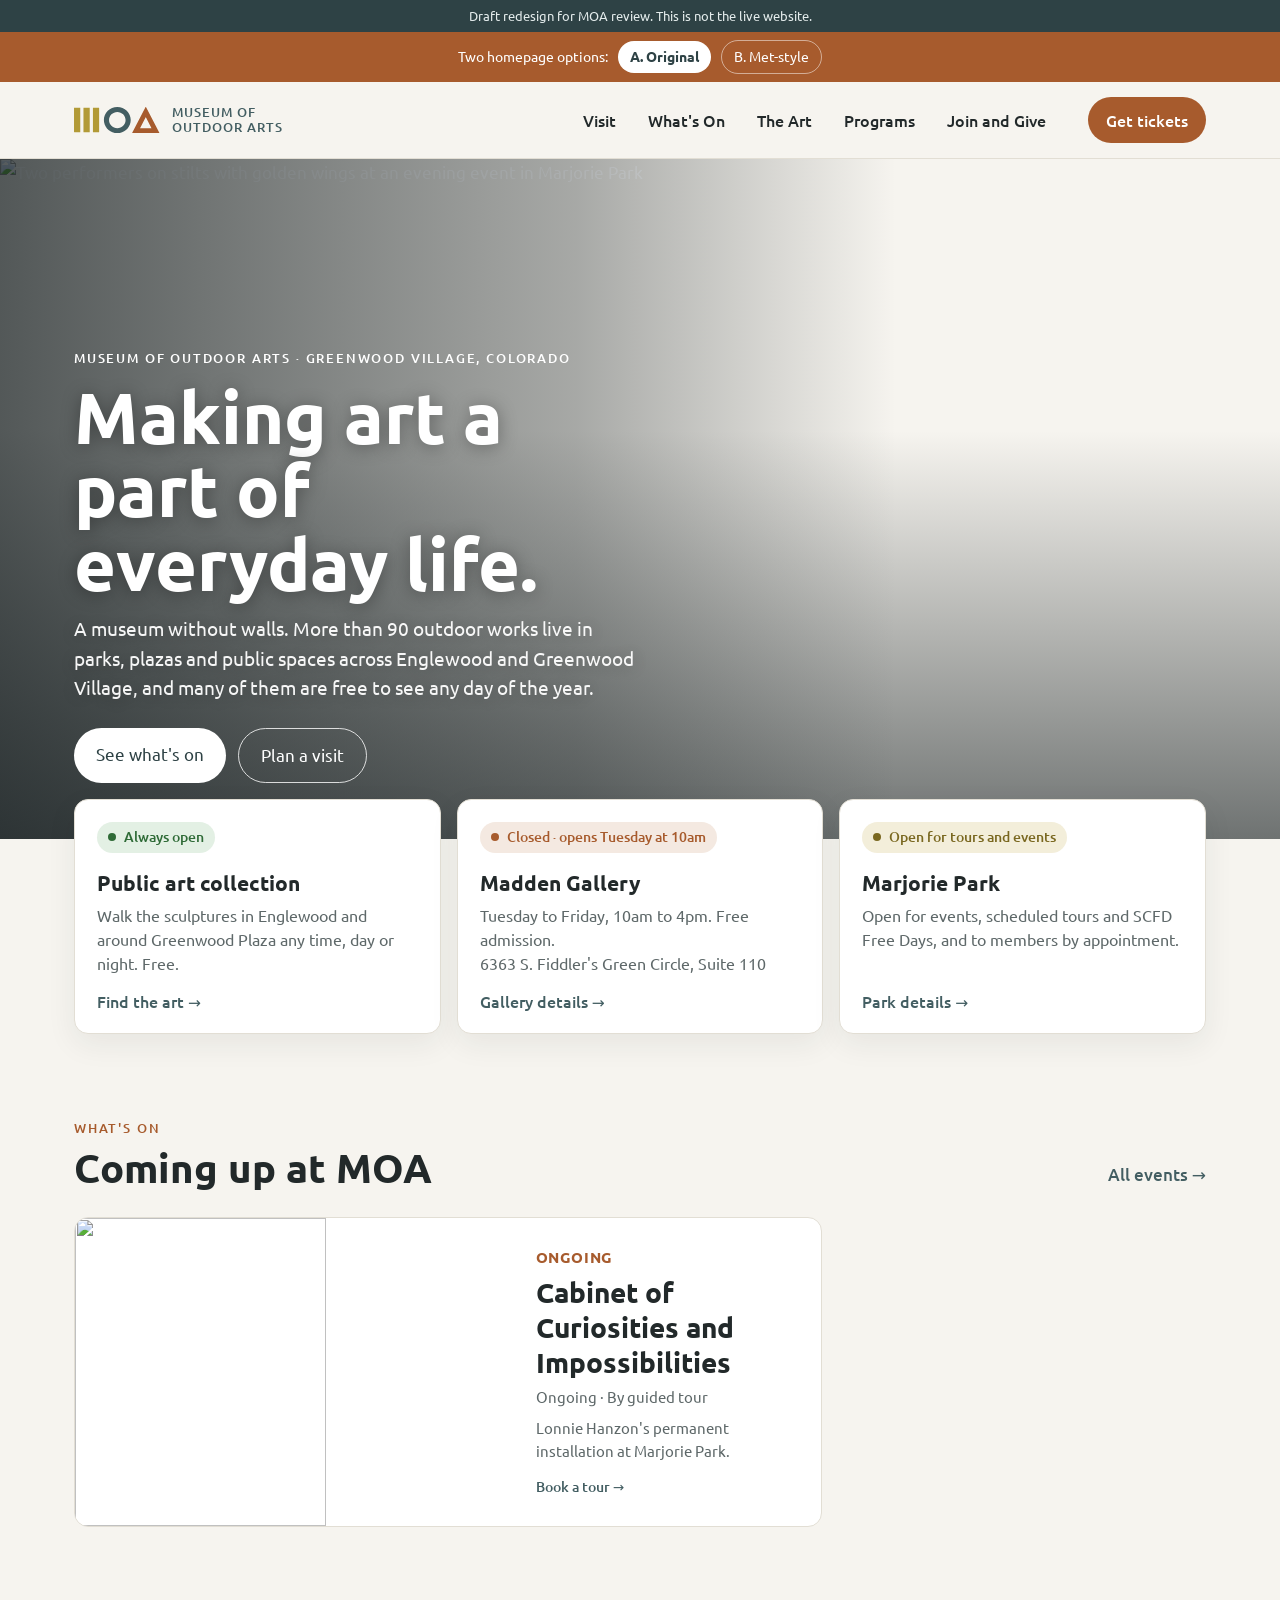
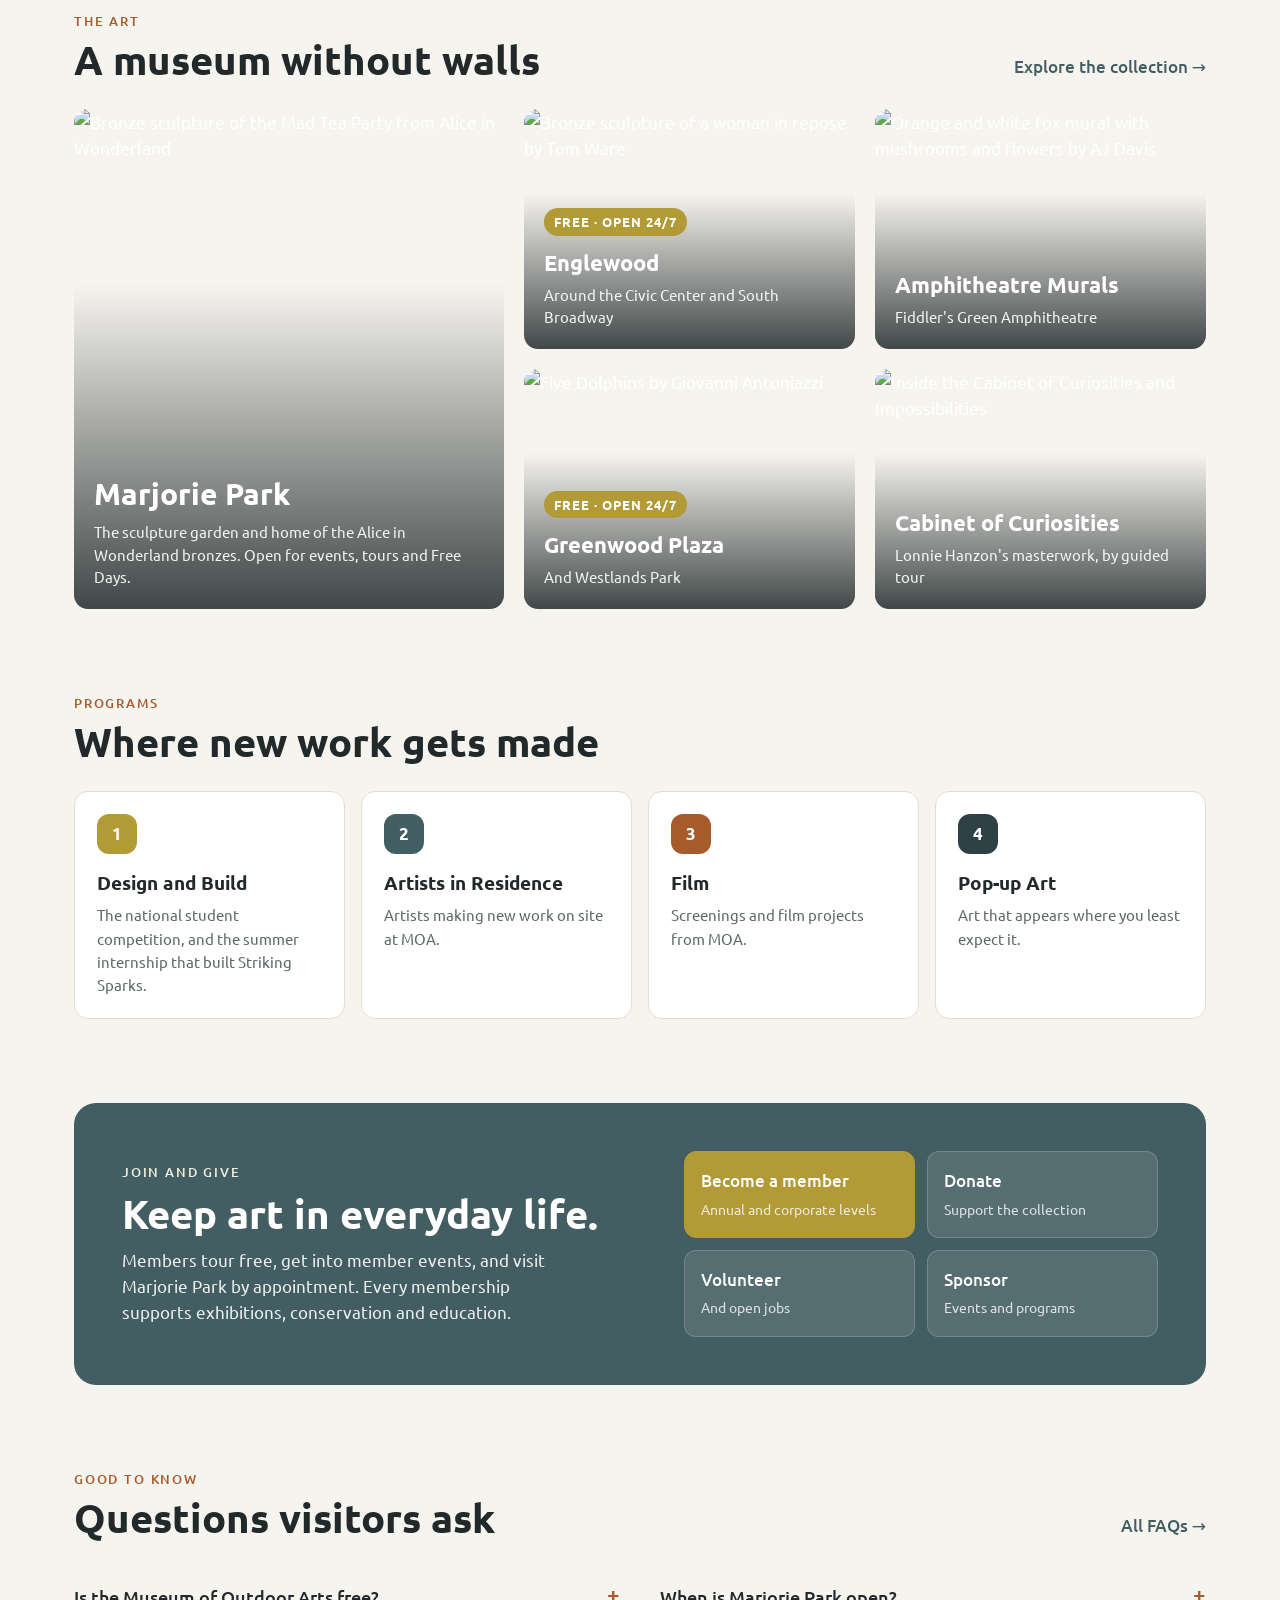
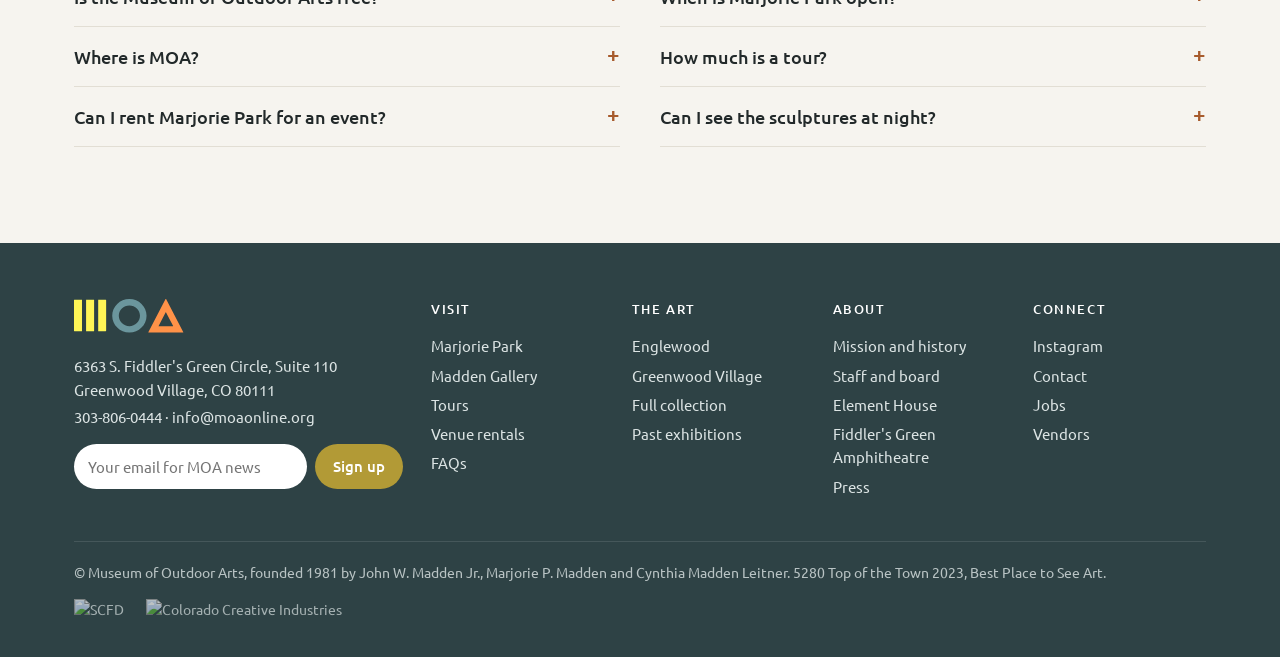
==== index.html @ 8d73bffa "Practice copy of the MOA website redesign for Lauren's trial Co-Authored-By: Claude Opus 5.5 <norepl" ====
<!doctype html>
<html lang="en">
<head>
<meta charset="utf-8">
<meta name="viewport" content="width=device-width, initial-scale=1">
<title>Museum of Outdoor Arts | Outdoor Sculpture Museum in Greenwood Village, CO</title>
<meta name="description" content="The Museum of Outdoor Arts (MOA) places site-specific sculpture across Englewood and Greenwood Village, Colorado. See what's on, plan a visit to Marjorie Park or Madden Gallery, and explore the collection.">
<link rel="preconnect" href="https://fonts.googleapis.com">
<link rel="preconnect" href="https://fonts.gstatic.com" crossorigin>
<link href="https://fonts.googleapis.com/css2?family=Ubuntu:wght@400;500;700&display=swap" rel="stylesheet">
<link rel="stylesheet" href="site.css">
<script type="application/ld+json">
{
  "@context": "https://schema.org",
  "@type": "Museum",
  "name": "Museum of Outdoor Arts",
  "alternateName": "MOA",
  "url": "https://moaonline.org/",
  "telephone": "+1-303-806-0444",
  "email": "info@moaonline.org",
  "foundingDate": "1981",
  "address": {"@type": "PostalAddress","streetAddress": "6363 S. Fiddler's Green Circle, Suite 110","addressLocality": "Greenwood Village","addressRegion": "CO","postalCode": "80111","addressCountry": "US"},
  "openingHoursSpecification": [{"@type": "OpeningHoursSpecification","dayOfWeek": ["Tuesday","Wednesday","Thursday","Friday"],"opens": "10:00","closes": "16:00","description": "Madden Gallery"}],
  "sameAs": ["https://www.instagram.com/outdoorarts/"]
}
</script>
<style>
.hero{position:relative;min-height:min(78vh,680px);display:flex;align-items:flex-end;color:#fff;overflow:hidden}
.hero img{position:absolute;inset:0;width:100%;height:100%;object-fit:cover;object-position:68% 30%}
.hero::after{content:"";position:absolute;inset:0;background:linear-gradient(90deg,rgba(20,28,30,.72) 0%,rgba(20,28,30,.35) 45%,rgba(20,28,30,0) 70%),linear-gradient(180deg,rgba(20,28,30,0) 40%,rgba(20,28,30,.6) 100%)}
.hero .wrap{position:relative;z-index:1;padding-bottom:56px;width:100%}
.hero h1{font-size:clamp(38px,6vw,72px);line-height:1.02;margin:12px 0 14px;font-weight:700;max-width:13ch}
.hero h1,.hero p{text-shadow:0 2px 18px rgba(0,0,0,.35)}
.hero p{font-size:19px;max-width:52ch;margin:0 0 26px;opacity:.95}
.hero .btns{display:flex;gap:12px;flex-wrap:wrap}
.btn.solid{background:#fff;color:var(--teal-deep)}
.btn.ghost{border:1.5px solid rgba(255,255,255,.8);color:#fff}

.today{margin-top:-40px;position:relative;z-index:2}
.today-grid{display:grid;grid-template-columns:repeat(3,1fr);gap:16px}
.place{background:var(--card);border-radius:var(--radius);padding:22px 22px 20px;border:1px solid var(--line);box-shadow:0 10px 30px rgba(34,41,42,.07);display:flex;flex-direction:column}
.place h3{margin:14px 0 4px;font-size:21px}
.place p{margin:0 0 14px;color:var(--muted);font-size:15.5px}
.place p a{color:var(--teal)}
.place .more{margin-top:auto;font-weight:500;color:var(--teal);text-decoration:none;font-size:15.5px}
.place .more:hover{text-decoration:underline}

.events{display:grid;grid-template-columns:repeat(3,1fr);gap:20px}
.ev{background:var(--card);border-radius:var(--radius);overflow:hidden;border:1px solid var(--line);display:flex;flex-direction:column;text-decoration:none}
.ev img{aspect-ratio:3/2;object-fit:cover;width:100%}
.ev .body{padding:18px 20px 20px;display:flex;flex-direction:column;flex:1}
.date{color:var(--rust);font-weight:700;font-size:14.5px;letter-spacing:.04em;text-transform:uppercase}
.ev h3{font-size:20px;margin:6px 0 6px;line-height:1.25}
.ev p{margin:0;color:var(--muted);font-size:15px}
.ev .tag{margin-top:auto;padding-top:14px;font-size:13.5px;font-weight:500;color:var(--teal)}
.ev:hover h3{text-decoration:underline}
.ev.lead{grid-column:span 2;flex-direction:row}
.ev.lead img{width:58%;aspect-ratio:auto;height:100%}
.ev.lead .body{padding:28px}
.ev.lead h3{font-size:28px}
.empty{display:none;background:var(--card);border:1px dashed var(--line);border-radius:var(--radius);padding:28px;color:var(--muted)}

.coll{display:grid;grid-template-columns:1.3fr 1fr 1fr;grid-template-rows:auto auto;gap:20px}
.tile{position:relative;border-radius:var(--radius);overflow:hidden;color:#fff;text-decoration:none;min-height:240px;display:flex;align-items:flex-end}
.tile img{position:absolute;inset:0;width:100%;height:100%;object-fit:cover;transition:transform .5s}
.tile:hover img{transform:scale(1.04)}
.tile::after{content:"";position:absolute;inset:0;background:linear-gradient(180deg,transparent 35%,rgba(20,28,30,.8))}
.tile div{position:relative;z-index:1;padding:20px}
.tile h3{margin:0;font-size:22px}
.tile p{margin:4px 0 0;font-size:14.5px;opacity:.92}
.tile.big{grid-row:span 2;min-height:500px}
.tile.big h3{font-size:30px}
.always{display:inline-block;background:var(--gold);color:#fff;font-size:12.5px;font-weight:700;letter-spacing:.08em;text-transform:uppercase;padding:4px 10px;border-radius:999px;margin-bottom:10px}

.prog{display:grid;grid-template-columns:repeat(4,1fr);gap:16px}
.pcard{background:var(--card);border:1px solid var(--line);border-radius:var(--radius);padding:22px;text-decoration:none;display:flex;flex-direction:column}
.pcard .num{width:40px;height:40px;border-radius:12px;display:grid;place-items:center;font-weight:700;color:#fff;margin-bottom:14px}
.pcard h3{margin:0 0 6px;font-size:19px}
.pcard p{margin:0;color:var(--muted);font-size:15px}
.pcard:hover h3{text-decoration:underline}

.join{background:var(--teal);color:#fff;border-radius:22px;padding:48px;display:grid;grid-template-columns:1.1fr 1fr;gap:40px;align-items:center}
.join h2{font-size:clamp(28px,3.4vw,40px);margin:8px 0 12px;line-height:1.1}
.join p{margin:0;opacity:.9;max-width:44ch}
.join .eyebrow{color:var(--gold-tint)}
.ways{display:grid;grid-template-columns:1fr 1fr;gap:12px}
.ways a{background:rgba(255,255,255,.1);border:1px solid rgba(255,255,255,.18);border-radius:12px;padding:16px;text-decoration:none}
.ways a:hover{background:rgba(255,255,255,.18)}
.ways b{display:block;font-weight:500}
.ways small{opacity:.8;font-size:13.5px}
.ways a.primary{background:var(--gold);border-color:var(--gold)}
.faq{display:grid;grid-template-columns:repeat(2,1fr);gap:0 40px}

@media (max-width:980px){
  .today-grid,.events,.prog{grid-template-columns:1fr 1fr}
  .ev.lead{grid-column:span 2}
  .coll{grid-template-columns:1fr 1fr}
  .tile.big{grid-row:auto;grid-column:span 2;min-height:320px}
  .join{grid-template-columns:1fr;padding:32px}
}
@media (max-width:640px){
  .hero{min-height:560px}
  .hero .wrap{padding-bottom:64px}
  .hero::after{background:linear-gradient(180deg,rgba(20,28,30,.25) 0%,rgba(20,28,30,.55) 35%,rgba(20,28,30,.82) 100%)}
  .hero .eyebrow{font-size:11.5px}
  .today-grid,.events,.prog,.coll,.faq,.ways{grid-template-columns:1fr}
  .ev.lead{grid-column:auto;flex-direction:column}
  .ev.lead img{width:100%;aspect-ratio:3/2}
  .ev.lead .body{padding:18px 20px 20px}.ev.lead h3{font-size:22px}
  .tile.big{grid-column:auto}
  .join{padding:28px 20px}
}
</style>
</head>
<body data-section="" data-home="a">
<main id="content">
  <section class="hero">
    <img src="https://moaonline.org/wp-content/uploads/2026/04/MP-Haus-Music-10.08.22-049.jpeg" alt="Two performers on stilts with golden wings at an evening event in Marjorie Park">
    <div class="wrap">
      <div class="eyebrow">Museum of Outdoor Arts · Greenwood Village, Colorado</div>
      <h1>Making art a part of everyday life.</h1>
      <p>A museum without walls. More than 90 outdoor works live in parks, plazas and public spaces across Englewood and Greenwood Village, and many of them are free to see any day of the year.</p>
      <div class="btns">
        <a class="btn solid" href="#whats-on">See what's on</a>
        <a class="btn ghost" href="visit.html">Plan a visit</a>
      </div>
    </div>
  </section>

  <!-- Answers the three questions every visitor arrives with: can I come, where, when -->
  <section class="today" id="today" aria-label="Visit today">
    <div class="wrap today-grid">
      <div class="place">
        <span class="status s-open"><i></i>Always open</span>
        <h3>Public art collection</h3>
        <p>Walk the sculptures in Englewood and around Greenwood Plaza any time, day or night. Free.</p>
        <a class="more" href="collection.html?open=1">Find the art &rarr;</a>
      </div>
      <div class="place">
        <span class="status" id="madden-status"><i></i>Checking hours</span>
        <h3>Madden Gallery</h3>
        <p>Tuesday to Friday, 10am to 4pm. Free admission.<br>6363 S. Fiddler's Green Circle, Suite 110</p>
        <a class="more" href="visit.html#madden-gallery">Gallery details &rarr;</a>
      </div>
      <div class="place">
        <span class="status s-event" id="park-status"><i></i>Open for events and tours</span>
        <h3>Marjorie Park</h3>
        <p id="park-next">Open for events, scheduled tours and SCFD Free Days, and to members by appointment.</p>
        <a class="more" href="visit.html#marjorie-park">Park details &rarr;</a>
      </div>
    </div>
  </section>

  <section class="block" id="whats-on">
    <div class="wrap">
      <div class="head">
        <div><div class="eyebrow">What's on</div><h2>Coming up at MOA</h2></div>
        <a href="https://moaonline.org/events/">All events &rarr;</a>
      </div>
      <div class="events" id="events"></div>
      <div class="empty" id="events-empty">New events are on the way. Join the newsletter at the bottom of this page and you'll hear first.</div>
    </div>
  </section>

  <section class="block" id="art">
    <div class="wrap">
      <div class="head">
        <div><div class="eyebrow">The art</div><h2>A museum without walls</h2></div>
        <a href="collection.html">Explore the collection &rarr;</a>
      </div>
      <div class="coll">
        <a class="tile big" href="collection.html?place=marjorie">
          <img src="https://moaonline.org/wp-content/uploads/2020/09/Tea-Party-Fresh-Wax-8-2017-by-Tadd-Moskal-e1634149019917-600x400.jpg" alt="Bronze sculpture of the Mad Tea Party from Alice in Wonderland">
          <div><h3>Marjorie Park</h3><p>The sculpture garden and home of the Alice in Wonderland bronzes. Open for events, tours and Free Days.</p></div>
        </a>
        <a class="tile" href="collection.html?place=englewood">
          <img src="https://moaonline.org/wp-content/uploads/2020/09/MOAWalkingTour1345.4.21.14-600x400.jpg" alt="Bronze sculpture of a woman in repose by Tom Ware">
          <div><span class="always">Free · Open 24/7</span><h3>Englewood</h3><p>Around the Civic Center and South Broadway</p></div>
        </a>
        <a class="tile" href="collection.html?place=fiddlers">
          <img src="https://moaonline.org/wp-content/uploads/2022/05/AJ-Mural-Final-06.07.22-0010-scaled-e1654788755512-600x400.jpg" alt="Orange and white fox mural with mushrooms and flowers by AJ Davis">
          <div><h3>Amphitheatre Murals</h3><p>Fiddler's Green Amphitheatre</p></div>
        </a>
        <a class="tile" href="collection.html?place=plaza">
          <img src="https://moaonline.org/wp-content/uploads/2020/09/DSC_0463-scaled-e1602192226273-600x400.jpg" alt="Five Dolphins by Giovanni Antoniazzi">
          <div><span class="always">Free · Open 24/7</span><h3>Greenwood Plaza</h3><p>And Westlands Park</p></div>
        </a>
        <a class="tile" href="https://moaonline.org/cabinet-of-curiosities-and-impossibilities/">
          <img src="https://moaonline.org/wp-content/uploads/2020/09/CabPressPics-04.26.24-137-600x400.jpg" alt="Inside the Cabinet of Curiosities and Impossibilities">
          <div><h3>Cabinet of Curiosities</h3><p>Lonnie Hanzon's masterwork, by guided tour</p></div>
        </a>
      </div>
    </div>
  </section>

  <section class="block" id="programs">
    <div class="wrap">
      <div class="head"><div><div class="eyebrow">Programs</div><h2>Where new work gets made</h2></div></div>
      <div class="prog">
        <a class="pcard" href="https://moaonline.org/design-and-build/"><span class="num" style="background:var(--gold)">1</span><h3>Design and Build</h3><p>The national student competition, and the summer internship that built Striking Sparks.</p></a>
        <a class="pcard" href="https://moaonline.org/artists-in-residence/"><span class="num" style="background:var(--teal)">2</span><h3>Artists in Residence</h3><p>Artists making new work on site at MOA.</p></a>
        <a class="pcard" href="https://moaonline.org/film/"><span class="num" style="background:var(--rust)">3</span><h3>Film</h3><p>Screenings and film projects from MOA.</p></a>
        <a class="pcard" href="https://moaonline.org/pop-up-art/"><span class="num" style="background:var(--teal-deep)">4</span><h3>Pop-up Art</h3><p>Art that appears where you least expect it.</p></a>
      </div>
    </div>
  </section>

  <section class="block" id="join">
    <div class="wrap">
      <div class="join">
        <div>
          <div class="eyebrow">Join and give</div>
          <h2>Keep art in everyday life.</h2>
          <p>Members tour free, get into member events, and visit Marjorie Park by appointment. Every membership supports exhibitions, conservation and education.</p>
        </div>
        <div class="ways">
          <a class="primary" href="https://moaonline.org/membership/"><b>Become a member</b><small>Annual and corporate levels</small></a>
          <a href="https://moaonline.org/donate/"><b>Donate</b><small>Support the collection</small></a>
          <a href="https://moaonline.org/volunteer-employment/"><b>Volunteer</b><small>And open jobs</small></a>
          <a href="https://moaonline.org/sponsorship/"><b>Sponsor</b><small>Events and programs</small></a>
        </div>
      </div>
    </div>
  </section>

  <section class="block" id="faq">
    <div class="wrap">
      <div class="head"><div><div class="eyebrow">Good to know</div><h2>Questions visitors ask</h2></div><a href="visit.html#faq">All FAQs &rarr;</a></div>
      <div class="faq">
        <details class="q"><summary>Is the Museum of Outdoor Arts free?</summary><p>The art in public places and Madden Gallery are free, and Marjorie Park is free on SCFD Free Days. Events and guided tours are ticketed, and members tour free.</p></details>
        <details class="q"><summary>When is Marjorie Park open?</summary><p>During events, scheduled tours and SCFD Free Days, and to members by appointment. It has no regular daily hours.</p></details>
        <details class="q"><summary>Where is MOA?</summary><p>Madden Gallery and MOA headquarters are at 6363 S. Fiddler's Green Circle, Suite 110, Greenwood Village, CO 80111. Marjorie Park is next door at 6331 S. Fiddler's Green Circle.</p></details>
        <details class="q"><summary>How much is a tour?</summary><p>Guided tours of Marjorie Park and the Cabinet of Curiosities are $20 for adults and $10 for youth 2 to 17. Members tour free. <a href="visit.html#tours">See all tour prices</a>.</p></details>
        <details class="q"><summary>Can I rent Marjorie Park for an event?</summary><p>Yes. Marjorie Park, Madden Gallery and the Cabinet of Curiosities are all available for weddings, private parties and corporate events.</p></details>
        <details class="q"><summary>Can I see the sculptures at night?</summary><p>Yes. The works in public spaces across Englewood and Greenwood Village are outdoors and accessible 24/7.</p></details>
      </div>
    </div>
  </section>
</main>

<script src="site.js"></script>
<script>
const box=document.getElementById("events"), live=liveEvents();
if(!live.length) document.getElementById("events-empty").style.display="block";
live.slice(0,5).forEach((e,i)=>{
  const a=document.createElement("a"); a.className="ev"+(i===0?" lead":""); a.href=e.url;
  a.innerHTML=`<img src="${IMG(e.img)}" alt="" loading="lazy"><div class="body"><div class="date">${dateLabel(e)}</div><h3>${e.title}</h3><p>${e.kind}</p>${e.blurb&&i<3?`<p style="margin-top:8px">${e.blurb}</p>`:""}<span class="tag">${e.cta||"Learn more"} &rarr;</span></div>`;
  box.appendChild(a);
});
/* Never leave a hole in the grid: if the last row is short, the last card widens to fill it */
const shown=Math.min(live.length,5);
if(shown>2 && (shown-2)%3===2) box.lastElementChild.classList.add("lead");

const m=maddenStatus(), ms=document.getElementById("madden-status");
ms.className="status "+m.cls; ms.innerHTML="<i></i>"+m.text;
const p=parkNext(), ps=document.getElementById("park-status");
ps.className="status "+p.cls; ps.innerHTML="<i></i>"+p.text;
if(p.next) document.getElementById("park-next").innerHTML=`Next: <a href="${p.next.url}">${p.next.what}</a>. Also open for scheduled tours, and to members by appointment.`;
</script>
</body>
</html>
---- site.css ----
:root{
  --gold:#B29A36; --teal:#435E62; --rust:#A75B2D;
  --teal-deep:#2E4245; --ink:#22292A; --muted:#5E6869;
  --paper:#F6F4EF; --card:#FFFFFF; --line:#E2DED4;
  --rust-tint:#F4E9E1; --gold-tint:#F3EEDA; --teal-tint:#E4ECEC;
  --radius:14px; --max:1180px;
}
*{box-sizing:border-box}
html{scroll-behavior:smooth}
body{margin:0;background:var(--paper);color:var(--ink);font-family:Ubuntu,system-ui,sans-serif;font-size:17px;line-height:1.55;-webkit-font-smoothing:antialiased}
img{max-width:100%;display:block}
a{color:inherit}
.wrap{max-width:var(--max);margin:0 auto;padding:0 24px}
.skip{position:absolute;left:-999px}.skip:focus{left:12px;top:12px;background:#fff;padding:8px 12px;z-index:99}
.eyebrow{font-size:13px;letter-spacing:.14em;text-transform:uppercase;font-weight:500}
.tbc{background:#FFF1B8;color:#6B5A00;border:1px dashed #C9A800;border-radius:6px;padding:1px 7px;font-size:.92em;white-space:nowrap}

/* ---------- Header ---------- */
header.site{position:sticky;top:0;z-index:50;background:rgba(246,244,239,.96);backdrop-filter:blur(8px);border-bottom:1px solid var(--line)}
.bar{display:flex;align-items:center;gap:28px;height:76px}
.brand{display:flex;align-items:center;gap:12px;text-decoration:none;flex-shrink:0}
.brand svg{width:86px;height:auto}
.brand span{font-size:13px;line-height:1.15;letter-spacing:.08em;text-transform:uppercase;color:var(--teal);font-weight:500}
nav.main{display:flex;gap:4px;margin-left:auto}
nav.main>div{position:relative}
nav.main button{font:inherit;font-size:15.5px;font-weight:500;color:var(--ink);background:none;border:0;padding:10px 14px;border-radius:10px;cursor:pointer}
nav.main button:hover,nav.main>div.open button,nav.main>div.here button{background:var(--teal-tint)}
.drop{display:none;position:absolute;top:calc(100% + 8px);left:0;min-width:270px;background:var(--card);border:1px solid var(--line);border-radius:var(--radius);box-shadow:0 18px 40px rgba(34,41,42,.12);padding:10px}
nav.main>div:last-child .drop{left:auto;right:0}
nav.main>div.open .drop{display:block}
.drop a{display:block;text-decoration:none;padding:9px 12px;border-radius:9px}
.drop a:hover{background:var(--paper)}
.drop a b{display:block;font-weight:500;font-size:15.5px}
.drop a small{display:block;color:var(--muted);font-size:13.5px}
.cta{background:var(--rust);color:#fff;text-decoration:none;font-weight:500;padding:11px 18px;border-radius:999px;font-size:15.5px;white-space:nowrap}
.cta:hover{background:#8f4c24}
.burger{display:none;margin-left:auto;background:none;border:0;padding:8px;cursor:pointer}
.burger svg{width:28px;height:28px}
.drawer{display:none}

/* ---------- Shared pieces ---------- */
section.block{padding:84px 0 0}
.head{display:flex;align-items:end;justify-content:space-between;gap:20px;margin-bottom:28px}
.head h2{font-size:clamp(28px,3.4vw,40px);margin:6px 0 0;line-height:1.1}
.head .eyebrow{color:var(--rust)}
.head a{color:var(--teal);font-weight:500;text-decoration:none;white-space:nowrap}
.head a:hover{text-decoration:underline}
.status{display:inline-flex;align-items:center;gap:8px;font-size:13.5px;font-weight:500;padding:5px 11px;border-radius:999px;align-self:flex-start}
.status i{width:8px;height:8px;border-radius:50%;background:currentColor}
.s-open{background:#E3F0E4;color:#2F6B37}.s-closed{background:var(--rust-tint);color:var(--rust)}.s-event{background:var(--gold-tint);color:#7A6820}
.crumbs{font-size:14px;color:var(--muted);padding:22px 0 0}
.crumbs a{color:var(--teal);text-decoration:none}.crumbs a:hover{text-decoration:underline}
.pagehead{padding:18px 0 8px}
.pagehead h1{font-size:clamp(34px,5vw,56px);line-height:1.05;margin:8px 0 12px}
.pagehead .eyebrow{color:var(--rust)}
.pagehead p.lede{font-size:19px;color:var(--muted);max-width:60ch;margin:0}
.btn{display:inline-block;text-decoration:none;font-weight:500;padding:13px 22px;border-radius:999px;border:0;font:inherit;cursor:pointer}
.btn.rust{background:var(--rust);color:#fff}.btn.rust:hover{background:#8f4c24}
.btn.line{border:1.5px solid var(--teal);color:var(--teal);background:none}
.card{background:var(--card);border:1px solid var(--line);border-radius:var(--radius)}
details.q{border-bottom:1px solid var(--line);padding:16px 0}
details.q summary{cursor:pointer;font-weight:500;font-size:17.5px;list-style:none;display:flex;justify-content:space-between;gap:16px}
details.q summary::-webkit-details-marker{display:none}
details.q summary::after{content:"+";color:var(--rust);font-size:22px;line-height:1}
details.q[open] summary::after{content:"\2212"}
details.q p{margin:10px 0 0;color:var(--muted)}
table.price{width:100%;border-collapse:collapse;font-size:16px}
table.price td{padding:11px 0;border-bottom:1px solid var(--line)}
table.price td:last-child{text-align:right;font-weight:700;white-space:nowrap;padding-left:12px}
table.price tr:last-child td{border-bottom:0}

/* ---------- Footer ---------- */
footer{margin-top:96px;background:var(--teal-deep);color:#DCE4E4;padding:56px 0 28px;font-size:15px}
.fgrid{display:grid;grid-template-columns:1.4fr repeat(4,1fr);gap:28px}
footer h4{color:#fff;font-size:13px;letter-spacing:.12em;text-transform:uppercase;margin:0 0 12px;font-weight:500}
footer a{display:block;text-decoration:none;padding:3px 0;color:#DCE4E4}
footer a:hover{color:#fff;text-decoration:underline}
.news{display:flex;gap:8px;margin-top:16px}
.news input{flex:1;min-width:0;font:inherit;padding:11px 14px;border-radius:999px;border:0}
.news button{font:inherit;font-weight:500;background:var(--gold);color:#fff;border:0;border-radius:999px;padding:11px 18px;cursor:pointer}
.fine{border-top:1px solid rgba(255,255,255,.14);margin-top:40px;padding-top:20px;display:flex;justify-content:space-between;gap:16px;flex-wrap:wrap;font-size:13.5px;opacity:.8}
.funders{display:flex;gap:22px;align-items:center}
.funders img{height:30px;width:auto;opacity:.85}

@media (max-width:980px){
  nav.main,.bar .cta{display:none}
  .burger{display:block}
  .drawer.open{display:block;position:fixed;inset:76px 0 0;background:var(--paper);overflow:auto;padding:12px 16px 40px;z-index:49}
  .drawer details{padding:14px 0;border-bottom:1px solid var(--line)}
  .drawer summary{font-size:20px;font-weight:500;cursor:pointer}
  .drawer details a{display:block;padding:9px 0 9px 4px;text-decoration:none;font-size:17px}
  .drawer .cta{display:block;text-align:center;margin-top:20px;padding:15px}
  .fgrid{grid-template-columns:1fr 1fr}
  .fgrid>div:first-child{grid-column:span 2}
}
@media (max-width:640px){
  .wrap{padding:0 16px}
  body{font-size:16px}
  .bar{height:68px}.drawer.open{inset:68px 0 0}
  .brand svg{width:72px}.brand span{display:none}
  .head{flex-direction:column;align-items:flex-start}
  section.block{padding-top:64px}
}
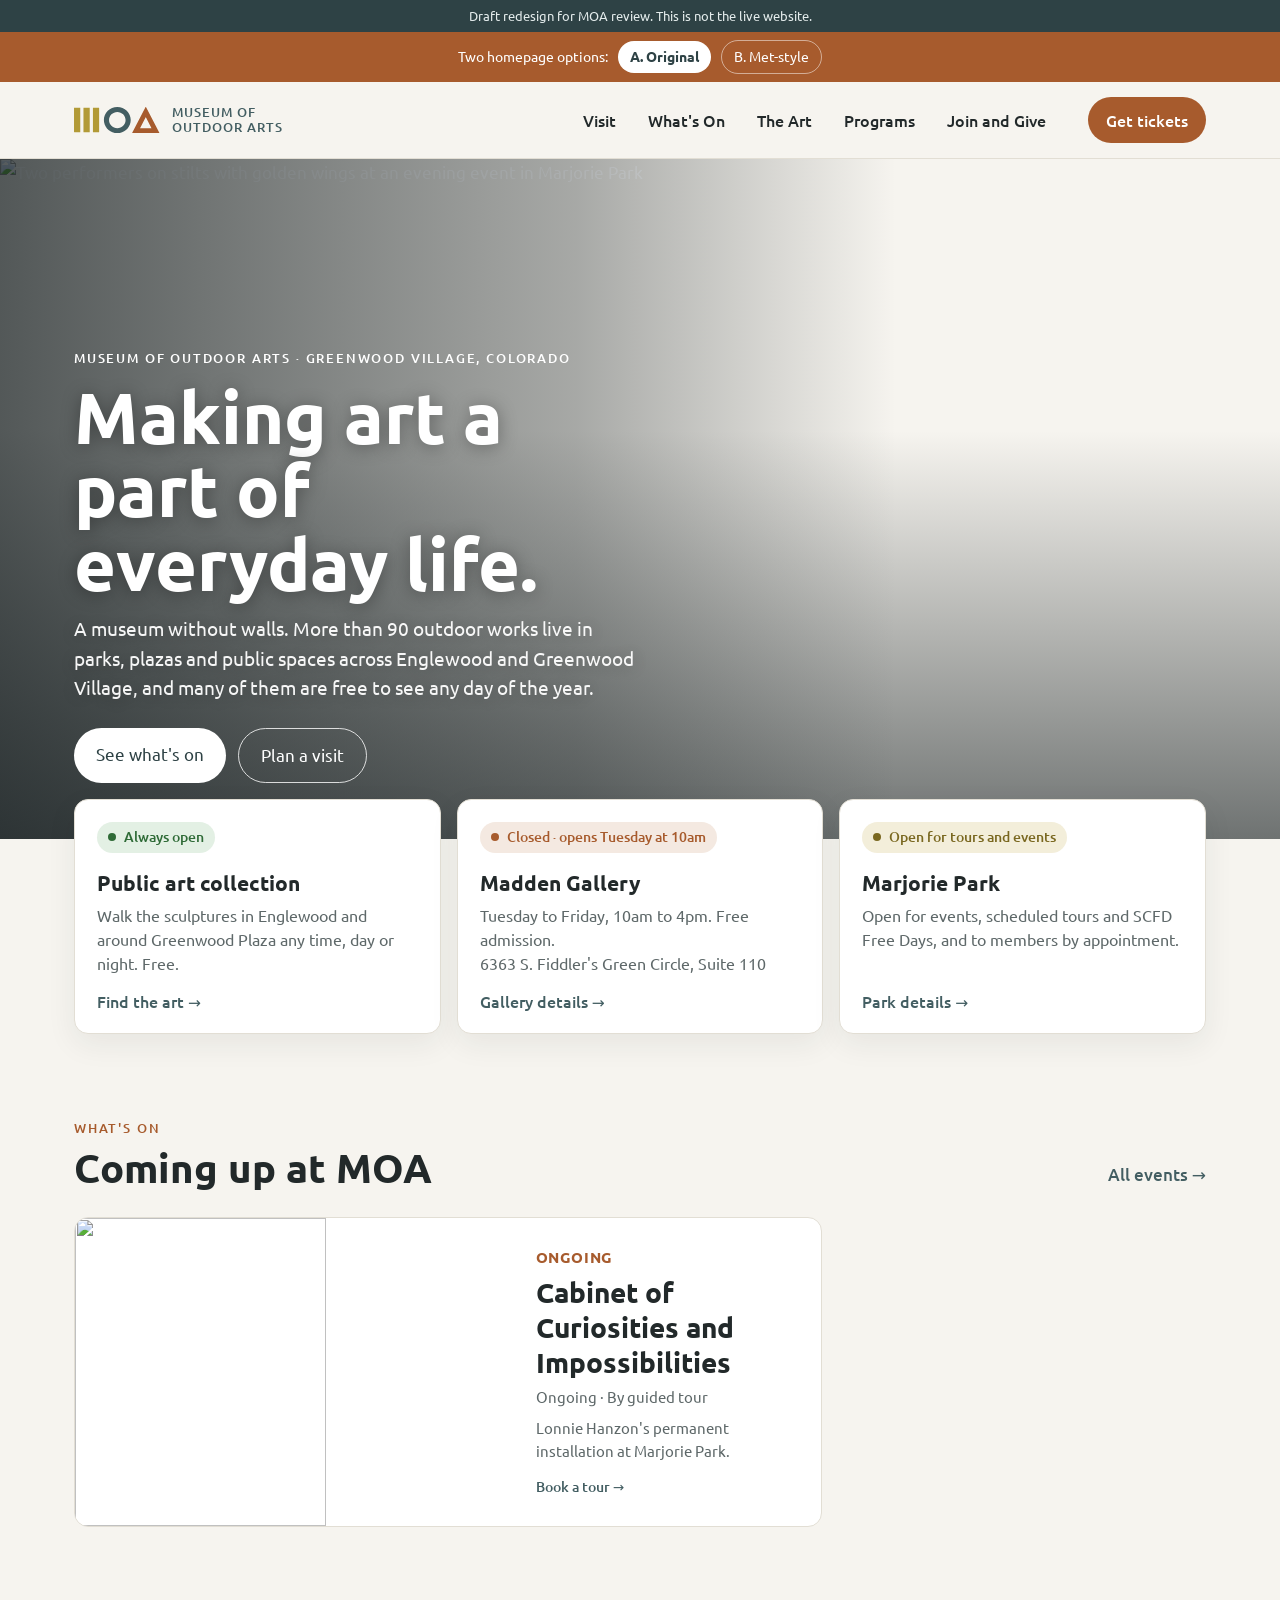
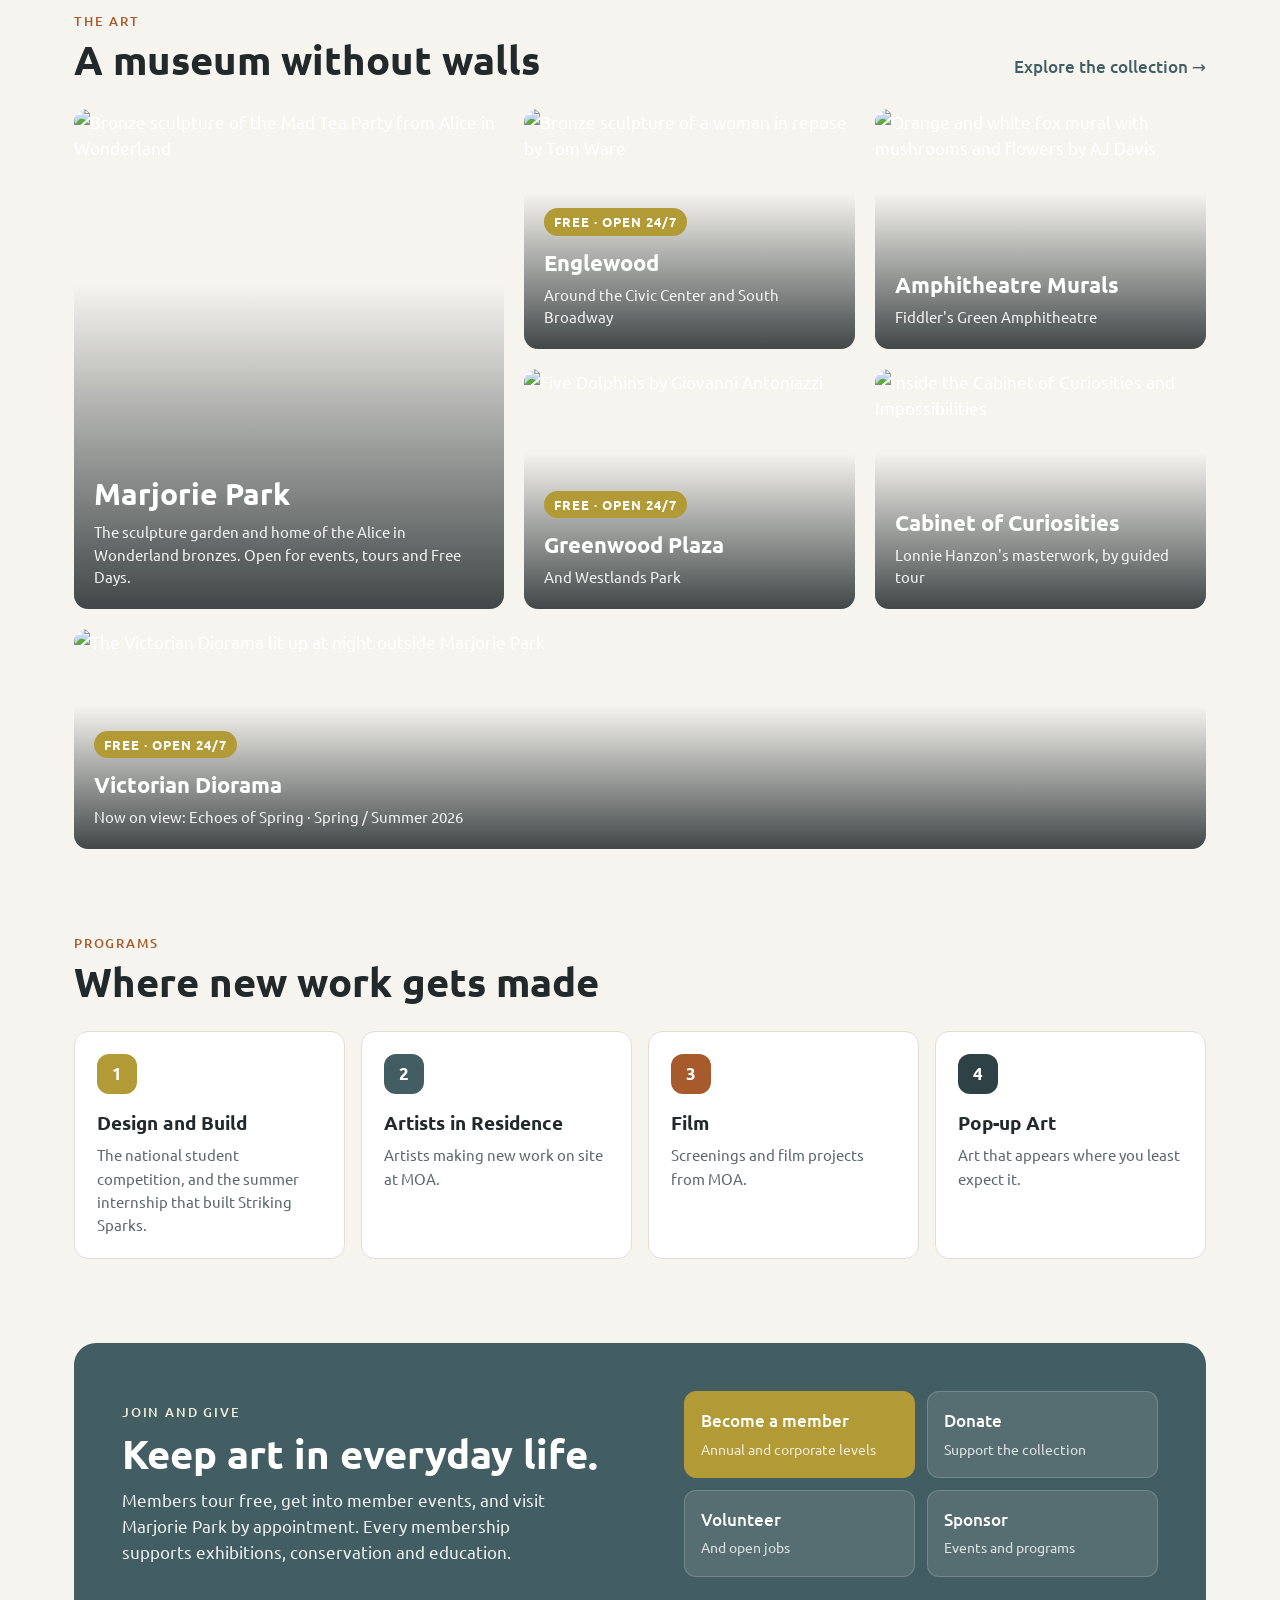
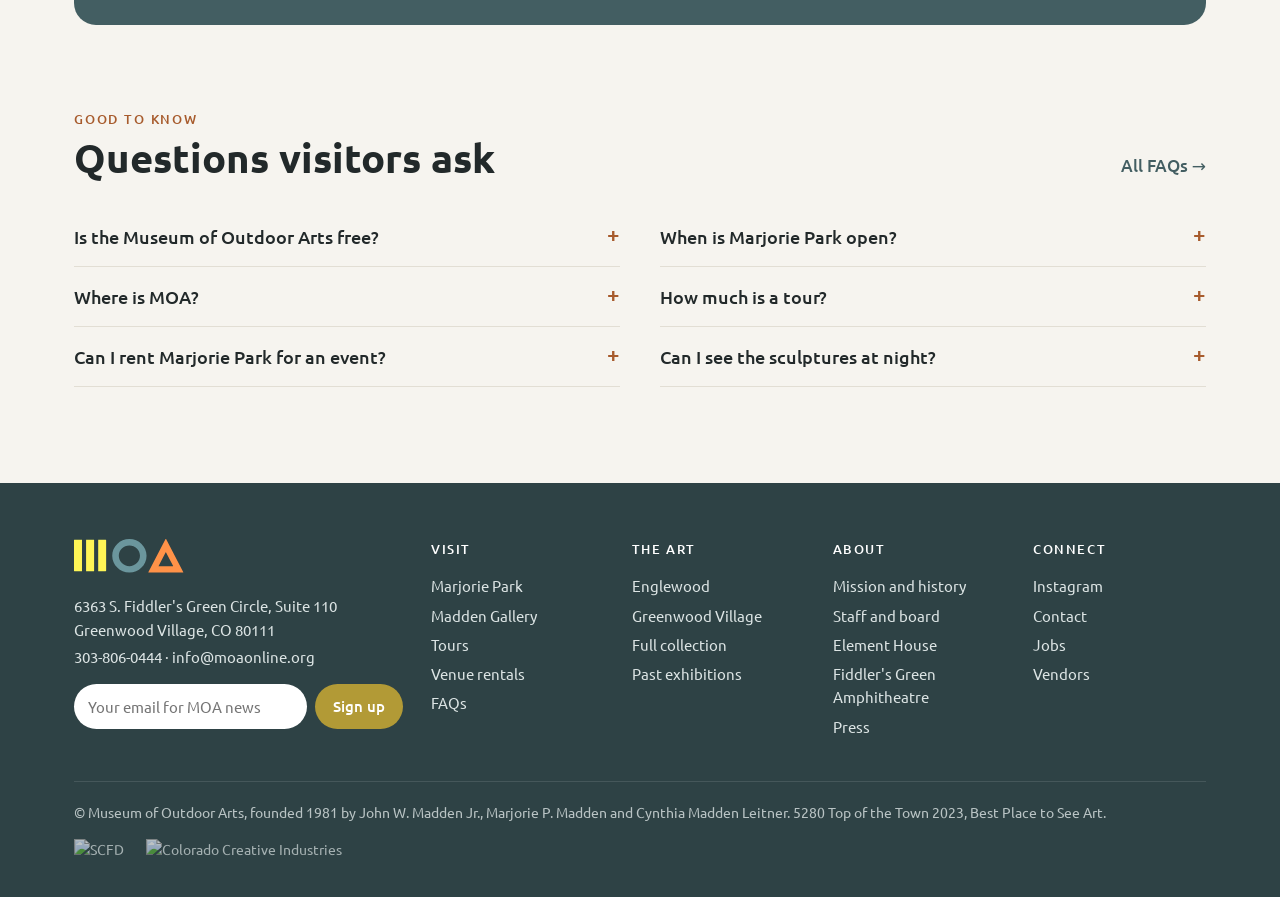
==== commit 7c5aa35b: "Add Victorian Diorama pages with current and past installations, linked from the Collection and both" ====
--- a/index.html
+++ b/index.html
@@ -70,6 +70,8 @@
 .tile p{margin:4px 0 0;font-size:14.5px;opacity:.92}
 .tile.big{grid-row:span 2;min-height:500px}
 .tile.big h3{font-size:30px}
+.tile.wide{grid-column:1/-1;min-height:220px}
+.tile.wide img{object-position:50% 45%}
 .always{display:inline-block;background:var(--gold);color:#fff;font-size:12.5px;font-weight:700;letter-spacing:.08em;text-transform:uppercase;padding:4px 10px;border-radius:999px;margin-bottom:10px}
 
 .prog{display:grid;grid-template-columns:repeat(4,1fr);gap:16px}
@@ -189,6 +191,10 @@
           <img src="https://moaonline.org/wp-content/uploads/2020/09/CabPressPics-04.26.24-137-600x400.jpg" alt="Inside the Cabinet of Curiosities and Impossibilities">
           <div><h3>Cabinet of Curiosities</h3><p>Lonnie Hanzon's masterwork, by guided tour</p></div>
         </a>
+        <a class="tile wide" href="victorian-diorama.html">
+          <img src="https://moaonline.org/wp-content/uploads/2020/09/IMG_2227-1000x750.jpg" alt="The Victorian Diorama lit up at night outside Marjorie Park">
+          <div><span class="always">Free · Open 24/7</span><h3>Victorian Diorama</h3><p id="diorama-now">A historic Victorian bus shelter with a new art installation each season</p></div>
+        </a>
       </div>
     </div>
   </section>
@@ -230,7 +236,7 @@
         <details class="q"><summary>Is the Museum of Outdoor Arts free?</summary><p>The art in public places and Madden Gallery are free, and Marjorie Park is free on SCFD Free Days. Events and guided tours are ticketed, and members tour free.</p></details>
         <details class="q"><summary>When is Marjorie Park open?</summary><p>During events, scheduled tours and SCFD Free Days, and to members by appointment. It has no regular daily hours.</p></details>
         <details class="q"><summary>Where is MOA?</summary><p>Madden Gallery and MOA headquarters are at 6363 S. Fiddler's Green Circle, Suite 110, Greenwood Village, CO 80111. Marjorie Park is next door at 6331 S. Fiddler's Green Circle.</p></details>
-        <details class="q"><summary>How much is a tour?</summary><p>Guided tours of Marjorie Park and the Cabinet of Curiosities are $20 for adults and $10 for youth 2 to 17. Members tour free. <a href="visit.html#tours">See all tour prices</a>.</p></details>
+        <details class="q"><summary>How much is a tour?</summary><p>Guided tours of Marjorie Park and the Cabinet of Curiosities are $20 for adults and $10 for youth 3 to 17. Members tour free. <a href="visit.html#tours">See all tour prices</a>.</p></details>
         <details class="q"><summary>Can I rent Marjorie Park for an event?</summary><p>Yes. Marjorie Park, Madden Gallery and the Cabinet of Curiosities are all available for weddings, private parties and corporate events.</p></details>
         <details class="q"><summary>Can I see the sculptures at night?</summary><p>Yes. The works in public spaces across Englewood and Greenwood Village are outdoors and accessible 24/7.</p></details>
       </div>
@@ -239,8 +245,12 @@
 </main>
 
 <script src="site.js"></script>
+<script src="dioramas.js"></script>
 <script>
-const box=document.getElementById("events"), live=liveEvents();
+/* The Victorian Diorama tile names whatever installation is current */
+if(DIORAMA_CURRENT) document.getElementById("diorama-now").textContent="Now on view: "+DIORAMA_CURRENT.title+" · "+DIORAMA_CURRENT.season;
+
+const box=document.getElementById("events"), live=liveEvents().filter(e=>!e.notInComingUp);
 if(!live.length) document.getElementById("events-empty").style.display="block";
 live.slice(0,5).forEach((e,i)=>{
   const a=document.createElement("a"); a.className="ev"+(i===0?" lead":""); a.href=e.url;
